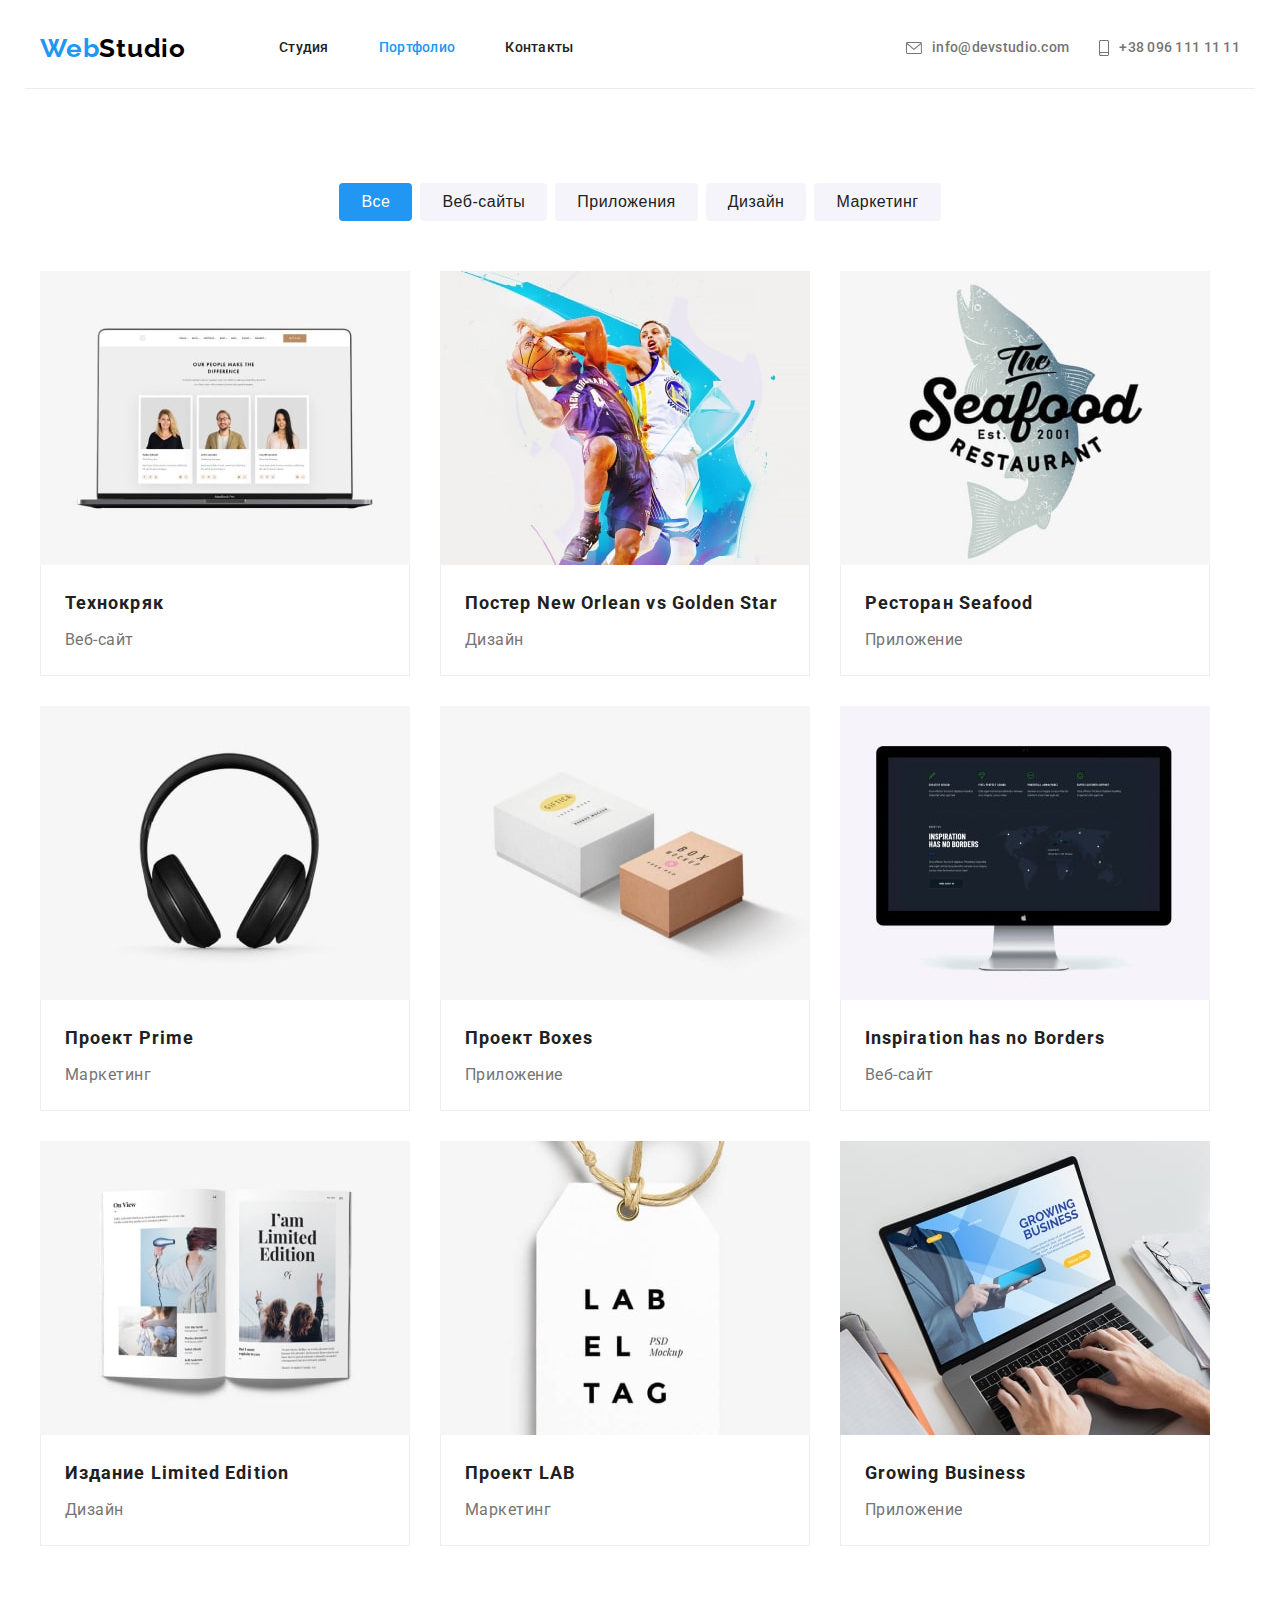
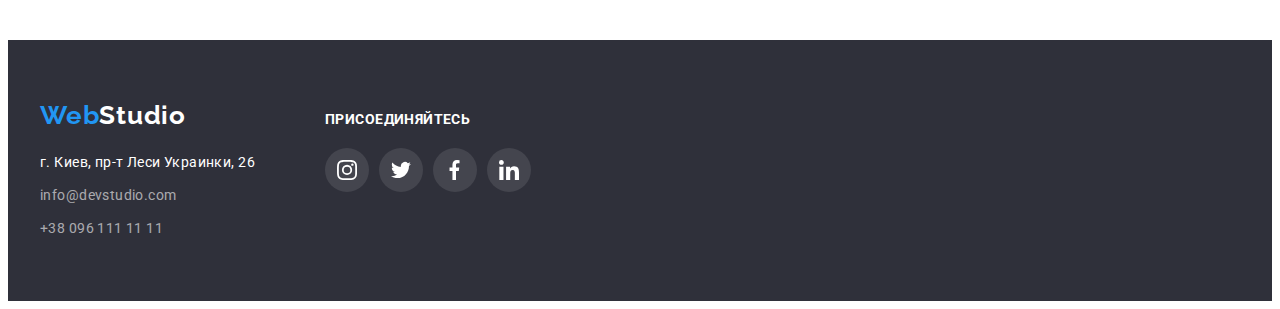
==== portfolio.html @ 844215e6 "goit-markup-hw-05" ====
<!DOCTYPE html>
<html lang="ru">
<head>
    <meta charset="UTF-8">
    <meta http-equiv="X-UA-Compatible" content="IE=edge">
    <meta name="viewport" content="width=device-width, initial-scale=1.0">
    <title>WebStudio</title>
    <link rel="preconnect" href="https://fonts.googleapis.com">
    <link rel="preconnect" href="https://fonts.gstatic.com" crossorigin>
    <link href="https://fonts.googleapis.com/css2?family=Montserrat&family=Raleway:wght@700&family=Roboto:wght@400;500;700;900&display=swap" rel="stylesheet">
    <link rel="stylesheet" 
    href="https://cdnjs.cloudflare.com/ajax/libs/modern-normalize/1.1.0/modern-normalize.min.css" integrity="sha512-wpPYUAdjBVSE4KJnH1VR1HeZfpl1ub8YT/NKx4PuQ5NmX2tKuGu6U/JRp5y+Y8XG2tV+wKQpNHVUX03MfMFn9Q==" 
    crossorigin="anonymous" 
    referrerpolicy="no-referrer" />
    <link rel="stylesheet" href="./css/styles.css">
</head>
<body>
    <header class="header">
        <div class="conteiner">
            <nav class="header-nav">
                <a href="./index.html" class="logo-up link">Web<span class="logo-up-">Studio</span> </a>
                <ul class="header-list list">
                    <li class="header-item"><a href="./index.html" class="header-link link">Студия</a></li>
                    <li class="header-item"><a href="" class="header-link current link">Портфолио</a></li>
                    <li class="header-item"><a href="" class="header-link link">Контакты</a></li>
                </ul>
            </nav>
            <ul class="header-contact list">
                <li class="header-item-mail">
                    <a href="mailto:info@devstudio.com" class="header-mail link">
                        <svg class="icon-mail">
                            <use href="./images/iconsall1.svg#icon-mail"></use>
                        </svg>info@devstudio.com
                    </a>
                </li>
                <li class="header-item-tel">
                    <a href="tel:+380961111111" class="header-tel link">
                        <svg class="icon-smartphone">
                            <use href="./images/iconsall1.svg#icon-smartphone"></use>
                        </svg>+38 096 111 11 11
                    </a>
                </li>
            </ul>
        </div> 
    </header>
    <main>
        <section class="section portfolio">
            <div class="conteiner">
                <h1 class="portfolio-name-novisual">Портфолио</h1>
                <ul class="choice-list list">
                    <li class="choice-item">
                        <button class="choice-btn current" type="button">Все</button>
                    </li>
                    <li class="choice-item">
                        <button class="choice-btn" type="button">Веб-сайты</button>
                    </li>
                    <li class="choice-item">
                        <button class="choice-btn" type="button">Приложения</button>
                    </li>
                    <li class="choice-item">
                        <button class="choice-btn" type="button">Дизайн</button>
                    </li>
                    <li class="choice-item">
                        <button class="choice-btn" type="button">Маркетинг</button>
                    </li>
                </ul>

                <ul class="portfolio-list link list">
                    <li class="portfolio-item">
                        <a class="portfolio-link link" href="">
                            <img class="portfolio-img" src="./images/foto-portf-1.jpg" alt="Фото технокряк" width="370" height="294">
                            <div class="portfolio-site">
                                <h3 class="portfolio-title">Технокряк</h3>
                                <p class="portfolio-text">Веб-сайт</p>
                            </div>
                        </a>
                    </li>
                    <li class="portfolio-item">
                        <a class="portfolio-link link" href="">
                            <img class="portfolio-img" src="./images/foto-portf-2.jpg" alt="Фото технокряк" width="370" height="294">
                            <div class="portfolio-site">
                                <h3 class="portfolio-title">Постер New Orlean vs Golden Star</h3>
                                <p class="portfolio-text">Дизайн</p>
                            </div>
                        </a>
                    </li>
                    <li class="portfolio-item">
                        <a class="portfolio-link link" href="">
                            <img class="portfolio-img" src="./images/foto-portf-4.jpg" alt="Фото технокряк" width="370" height="294">
                            <div class="portfolio-site">
                                <h3 class="portfolio-title">Ресторан Seafood</h3>
                                <p class="portfolio-text">Приложение</p>
                            </div>
                        </a>
                    </li>
                    <li class="portfolio-item">
                        <a class="portfolio-link link" href="">
                            <img class="portfolio-img" src="./images/foto-portf-3.jpg" alt="Фото технокряк" width="370" height="294">
                            <div class="portfolio-site">
                                <h3 class="portfolio-title">Проект Prime</h3>
                                <p class="portfolio-text">Маркетинг</p>
                            </div>
                        </a>
                    </li>
                    <li class="portfolio-item">
                        <a class="portfolio-link link" href="">
                            <img class="portfolio-img" src="./images/foto-portf-5.jpg" alt="Фото технокряк" width="370" height="294">
                            <div class="portfolio-site">
                                <h3 class="portfolio-title">Проект Boxes</h3>
                                <p class="portfolio-text">Приложение</p>
                            </div>
                        </a>
                    </li>
                    <li class="portfolio-item">
                        <a class="portfolio-link link" href="">
                            <img class="portfolio-img" src="./images/foto-portf-6.jpg" alt="Фото технокряк" width="370" height="294">
                            <div class="portfolio-site">
                                <h3 class="portfolio-title">Inspiration has no Borders</h3>
                                <p class="portfolio-text">Веб-сайт</p>
                            </div>
                        </a>
                    </li>
                    <li class="portfolio-item">
                        <a class="portfolio-link link" href="">
                            <img class="portfolio-img" src="./images/foto-portf-7.jpg" alt="Фото технокряк" width="370" height="294">
                            <div class="portfolio-site">
                                <h3 class="portfolio-title">Издание Limited Edition</h3>
                                <p class="portfolio-text">Дизайн</p>
                            </div>
                        </a>
                    </li>
                    <li class="portfolio-item">
                        <a class="portfolio-link link" href="">
                            <img class="portfolio-img" src="./images/foto-portf-8.jpg" alt="Фото технокряк" width="370" height="294">
                            <div class="portfolio-site">
                                <h3 class="portfolio-title">Проект LAB</h3>
                                <p class="portfolio-text">Маркетинг</p>
                            </div>
                        </a>
                    </li>
                    <li class="portfolio-item">
                        <a class="portfolio-link link" href="">
                            <img class="portfolio-img" src="./images/foto-portf-9.jpg" alt="Фото технокряк" width="370" height="294">
                            <div class="portfolio-site">
                                <h3 class="portfolio-title">Growing Business</h3>
                                <p class="portfolio-text">Приложение</p>
                            </div>
                        </a>
                    </li>
                </ul>
            </div>
        </section>
    </main>
    <footer class="footer">
        <div class="conteiner">
            <div class="footer-cont">
                <div class="footer-adres">
                    <a href="./index.html" class="logo-down link">Web<span class="logo-down- link">Studio</span> </a>
                    <address class="footer-adress">
                        <ul class="footer-list list">
                            <li class="footer-item"><a class="footer-map link" href="https://goo.gl/maps/w3MeTp12ANDEHvQ4A" target="_blank" rel="noopener noindex nofollow">г. Киев, пр-т Леси Украинки, 26</a></li> 
                            <li class="footer-item"><a class="footer-mail link" href="mailto:info@devstudio.com">info@devstudio.com</a></li>
                            <li class="footer-item"><a class="footer-tel link" href="tel:+380961111111">+38 096 111 11 11</a></li>
                        </ul>
                    </address>
                </div>
                <div class="footer-join">
                    <h3 class="footer-title">присоединяйтесь</h3>
                    <ul class="footer-soc-list list">
                        <li class="footer-soc-item">
                            <a href="" class="footer-soc-link">
                                <svg class="footer-soc-icon">
                                    <use href="./images/iconsall1.svg#icon-instagram-2"></use>
                                </svg>
                            </a>
                        </li>
                        <li class="footer-soc-item">
                            <a href="" class="footer-soc-link">
                                <svg class="footer-soc-icon">
                                    <use href="./images/iconsall1.svg#icon-twitter-1"></use>
                                </svg>
                            </a>
                        </li>
                        <li class="footer-soc-item">
                            <a href="" class="footer-soc-link">
                                <svg class="footer-soc-icon">
                                    <use href="./images/iconsall1.svg#icon-fecebook"></use>
                                </svg>
                            </a>
                        </li>
                        <li class="footer-soc-item">
                            <a href="" class="footer-soc-link">
                                <svg class="footer-soc-icon">
                                    <use href="./images/iconsall1.svg#icon-linkedin-1"></use>
                                </svg>
                            </a>
                        </li>
                    </ul>
                </div>
            </div>
        </div>
    </footer>
</body>
</html>
---- css/styles.css ----
:root {
    --secondery-text-color: #212121;
    --accent-color: #2196F3;
    --primary-text-color: #757575;
    --primary-white-color: #FFFFFF;
    --icon-primary: #AFB1B8;
}
body {
    font-size: 14px;
    font-family: 'roboto', sans-serif;
    letter-spacing: 0.03em;
    color: var(--primary-text-color);
    background-color: var(--primary-white-color);
}
p, h1, h2, h3, h4, h5 {
    margin: 0;
}
ul {
    margin: 0;
    padding-left: 0;
}
button {
cursor: pointer;
}
.conteiner {
    width: 1200px;
    padding-left: 15px;
    padding-right: 15px;
    margin-left: auto;
    margin-right: auto;
}
.link {
    text-decoration: none;
}
.list {
    list-style: none;
}
.section {
    padding-top: 94px;
    padding-bottom: 94px;
}
.logo-up {
    font-family: 'Raleway';
    font-weight: 700;
    font-size: 26px;
    line-height: 1.19;
    letter-spacing: 0.03em;
    color: var(--accent-color);
    margin-right: 93px;
}
.logo-down {
    font-family: 'Raleway';
    font-weight: 700;
    font-size: 26px;
    line-height: 1.19;
    letter-spacing: 0.03em;
    color: var(--accent-color);
    display: inline-block;
    margin-bottom: 20px;
}
.logo-up- {
    color: #000000;
}
.logo-down- {
    color: #FFFFFF;
}
.header-nav {
display: flex;
align-items: center;
}
.header-item:not(:last-child) {
    margin-right: 50px;
}
.header-link,
.header-mail,
.header-tel {
    font-weight: 500;
    font-size: 14px;
    line-height: 1.14;
    letter-spacing: 0.02em;
    color: var(--secondery-text-color);
    padding: 32px 0;
    display: inline-block;
}
.header-item-mail:not(:last-child) {
    margin-right: 30px;
}
.icon-mail {
    width: 16px;
    height: 12px;
    margin-right: 10px;
    fill: currentColor;
}
.header-mail {
    display: flex;
    align-items: center;
    cursor: pointer;
}
.icon-smartphone {
    width: 10px;
    height: 16px;
    margin-right: 10px;
    fill: currentColor;
}
.header-tel {
    display: flex;
    align-items: center;
    cursor: pointer;
}
.header-item-mail .header-mail:hover,
.header-item-mail .header-mail:focus,
.header-item-tel .header-tel:hover,
.header-item-tel .header-tel:focus {
    color: var(--accent-color);
    fill: currentColor;
}
.header-tel {
    margin-left: auto; 
}
.header .conteiner {
    display: flex;
    align-items: center;
}
.header .conteiner:not(index.html) {
    border-bottom: 1px solid #ECECEC;
}
.header-list {
    display: flex;
    align-items: center;
}
.header-contact {
    display: flex;
    align-items: center;
    margin-left: auto;
}
.header-mail,
.header-tel {
    color: var(--primary-text-color);
}
.hero {
    background-color: #2F303A; 
    background-image: linear-gradient(rgba(47, 48, 58, 0.4), rgba(47, 48, 58, 0.4)), url(../images/header.jpg);
    background-size: cover;
    background-repeat: no-repeat;
    background-position: center;
    max-width: 1600px;
    text-align: center;
    padding: 200px 0;
    margin-left: auto;
    margin-right: auto;
}
.hero-text{
    font-weight: 900;
    font-size: 44px;
    line-height: 1.36;
    letter-spacing: 0.06em;
    text-transform: uppercase;
    color: var(--primary-white-color);
    margin-bottom: 30px;
    width: 696px;
    margin-left: auto;
    margin-right: auto;
}
.hero-btn {
    display: inline-block;
    font-family: inherit;
    font-weight: 700;
    font-size: 16px;
    line-height: 1.88;
    letter-spacing: 0.06em;
    color: var(--primary-white-color);
    background-color: var(--accent-color);
    border-radius: 4px;
    border: none;
    padding: 10px 32px;
}
.hero-btn:hover,
.hero-btn:focus {
    box-shadow: 0px 4px 4px rgba(0, 0, 0, 0.15);
}
.benefits-list {
    display: flex;
}
.benefits-item:not(:last-child) {
    margin-right: 30px;
}
.benefits-item {
    width: 270px;
}
.group {
    width: 70px;
    height: 70px;
}
.group-size {
    height: 120px;
    background: #F5F4FA;
    border-radius: 4px;
    margin-bottom: 30px;
    display: flex;
    align-items: center;
    justify-content: center;
}
.benefits-title, .about-title, .team-title, .our-clients-title {
    font-weight: 700;
    font-size: 36px;
    line-height: 1.17;
    text-align: center;
    letter-spacing: 0.03em;
    color: var(--secondery-text-color);
    margin-bottom: 50px;
}
.about {
    padding-top: 0;
}
.about-list {
    display: flex;
    align-items: center;
}
.about-item + .about-item, .team-item + .team-item {
    margin-left: 30px;
}
.about-img {
    display: block;
}
.benefis-title- {
    font-weight: 700;
    font-size: 14px;
    line-height: 1.14;
    letter-spacing: 0.03em;
    text-transform: uppercase;
    color: var(--secondery-text-color);
    margin-bottom: 10px;
}
.benefits-title-novisual, .portfolio-name-novisual {
    position: absolute;
    white-space: nowrap;
    width: 1px;
    height: 1px;
    overflow: hidden;
    border: 0;
    padding: 0;
    clip: rect(0 0 0 0);
    clip-path: inset(50%);
    margin: -1px;
}
.benefits-text {
    font-weight: 400;
    font-size: 14px;
    line-height: 1.71;
    letter-spacing: 0.03em;
    color: var(--primary-text-color);
}
.team {
    background-color: #F5F4FA;
}
.team-list {
    display: flex;
}
.team-item {
    background-color: var(--primary-white-color);
    box-shadow: 0px 1px 3px rgba(0, 0, 0, 0.12), 0px 1px 1px rgba(0, 0, 0, 0.14), 0px 2px 1px rgba(0, 0, 0, 0.2);
    border-radius: 0px 0px 4px 4px;
}
.team-img {
    display: block;
}
.team-people {
    padding: 30px 32px;
}
.team-name {
    font-weight: 500;
    font-size: 16px;
    line-height: 1.19;
    text-align: center;
    letter-spacing: 0.03em;
    color: var(--secondery-text-color);
    margin-bottom: 10px;
}
.team-position {
    font-weight: 400;
    font-size: 16px;
    line-height: 1.19;
    text-align: center;
    letter-spacing: 0.03em;
    color: var(--primary-text-color);
    margin-bottom: 16px;
}
.team-soc-link {
    width: 44px;
    height: 44px;
    background-color: var(--primary-white-color);
    border-radius: 50%;
    display: flex;
    justify-content: center;
    align-items: center;
}
.team-soc-icon {
    width: 20px;
    height: 20px;
    fill: var(--icon-primary);
}
.team-soc-link:hover, .team-soc-link:focus {
    background-color: var(--accent-color);
}
.team-soc-link:hover .team-soc-icon, .team-soc-link:focus .team-soc-icon {
    fill: var(--primary-white-color);
}
.team-soc-list {
    display: flex;
    justify-content: center;
}
.team-soc-item + .team-soc-item {
    margin-left: 10px;
}
.icon-our-clients {
    width: 172px;
    height: 94px;
    border: 1px solid #AFB1B8;
    box-sizing: border-box;
    border-radius: 4px;
    cursor: pointer;
    fill: var(--icon-primary);
}
.icon-our-clients:hover, 
.icon-our-clients:focus {
    fill: var(--accent-color);
    border: 1px solid var(--accent-color);    
}
.our-clients-item:not(:last-child) {
    margin-right: 30px;
}
.our-clients-list {
    display: flex;
}
.footer {
    background-color: #2F303A;
    padding: 60px 0;
}
.footer-adres {
    margin-right: 70px;
}
.footer-item:not(:last-child) {
    margin-bottom: 9px;
}
.footer-map {
    font-style: normal;
    font-weight: 400;
    font-size: 14px;
    line-height: 1.71;
    letter-spacing: 0.03em;
    color: var(--primary-white-color);
    margin-bottom: 9px;
}
.footer-mail,
.footer-tel {
    font-style: normal;
    font-weight: 400;
    font-size: 14px;
    line-height: 1.71;
    letter-spacing: 0.03em;
    color: rgba(255, 255, 255, 0.6);
    margin-bottom: 9px;
}
.footer-mail:hover, .footer-tel:hover, .header-link:hover, .footer-mail:focus, .footer-tel:focus, .header-link:focus {
    color: var(--accent-color);
}
.footer-soc-icon {
    width: 20px;
    height: 20px;
    fill: var(--primary-white-color);
}
.footer-soc-link {
    width: 44px;
    height: 44px;
    background-color: rgba(255, 255, 255, 0.1);
    border-radius: 50%;
    display: flex;
    justify-content: center;
    align-items: center;
}
.footer-soc-link:hover, .footer-soc-link:focus {
    background-color: var(--accent-color);
}
.footer-soc-list {
    display: flex;
}
.footer-soc-item + .footer-soc-item {
    margin-left: 10px;
}
.footer-title {
    font-weight: 700;
    font-size: 14px;
    line-height: 1.14;
    letter-spacing: 0.03em;
    text-transform: uppercase;
    color: #FFFFFF;
    margin-bottom: 20px;
}
.footer-cont {
    display: flex;
    align-items: baseline;
}
.choice-list {
    display: flex;
    justify-content: center;
    margin-bottom: 50px;
}
.choice-item:not(:last-child) {
    margin-right: 8px;
}
.choice-item:hover,
.choice-item:focus {
    box-shadow: 0px 3px 1px rgba(0, 0, 0, 0.1), 0px 1px 2px rgba(0, 0, 0, 0.08), 0px 2px 2px rgba(0, 0, 0, 0.12);
    border-radius: 4px;
}
.choice-btn {
    font-weight: 500;
    font-size: 16px;
    line-height: 1.63;
    text-align: center;
    letter-spacing: 0.03em;
    color: var(--secondery-text-color);
    background-color: #F5F4FA;
    padding: 6px 22px;
    border: none;
    border-radius: 4px;
}
.choice-btn:hover,
.choice-btn:focus,
.choice-btn.current {
    color: var(--primary-white-color);
    background-color: var(--accent-color)
}
.portfolio-list {
    display: flex;
    flex-wrap: wrap;
}
.portfolio-item:hover {
    box-shadow: 0px 1px 1px rgba(0, 0, 0, 0.12), 0px 4px 4px rgba(0, 0, 0, 0.06), 1px 4px 6px rgba(0, 0, 0, 0.16);
}
.portfolio-item:not(:last-child) {
    margin-right: 30px;
    margin-bottom: 30px;
}
.portfolio-item:nth-child(3n) {
    margin-right: 0px;
}
.portfolio-item:nth-last-child(-n+3) {
    margin-bottom: 0px;
}
.portfolio-site {
    border-right: 1px solid #EEEEEE;
    border-bottom: 1px solid #EEEEEE;
    border-left: 1px solid #EEEEEE;
    padding: 20px 24px 20px 24px;   
}
.portfolio-title {
    font-weight: 700;
    font-size: 18px;
    line-height: 2;
    letter-spacing: 0.06em;
    color: var(--secondery-text-color);
    margin-bottom: 4px;
}
.portfolio-text {
    font-weight: 400;
    font-size: 16px;
    line-height: 1.88;
    letter-spacing: 0.03em;
    color: var(--primary-text-color);
}
.portfolio-img {
    display: block;
}
.current {
    color: var(--accent-color);
}
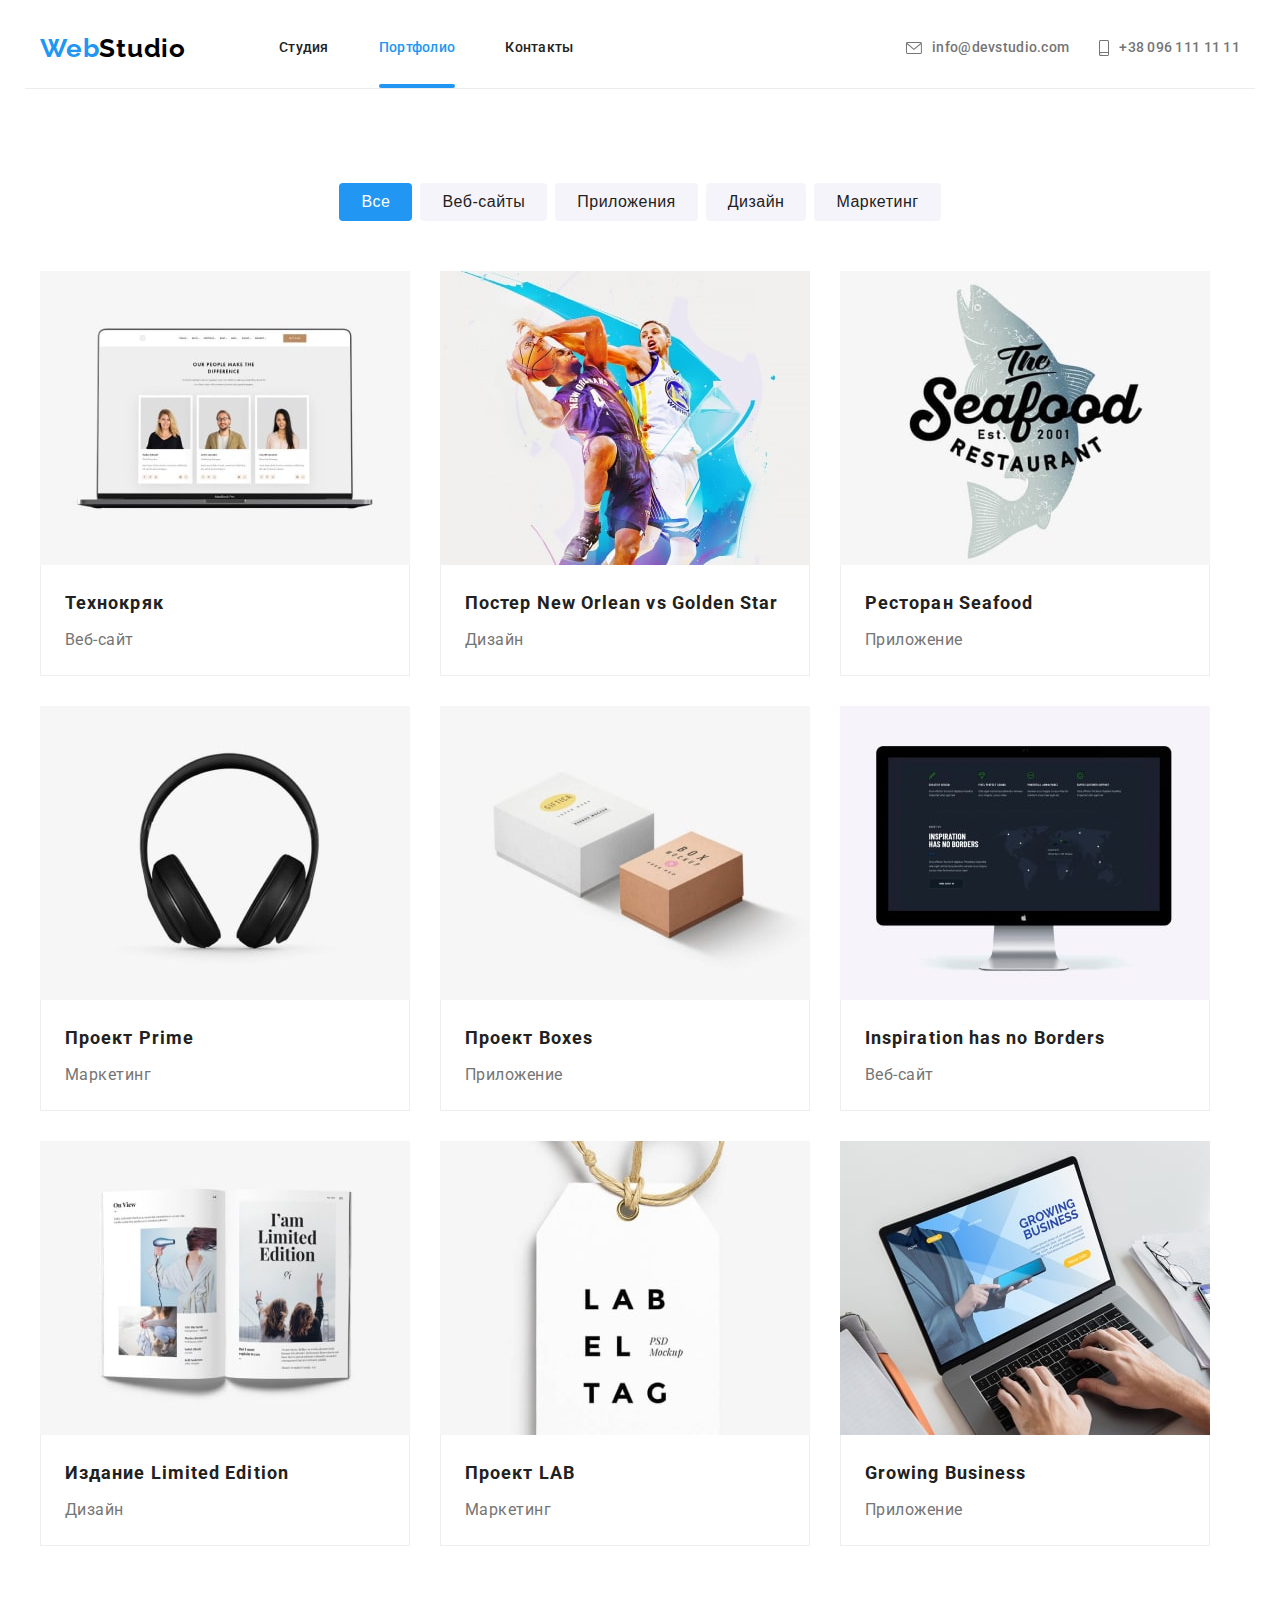
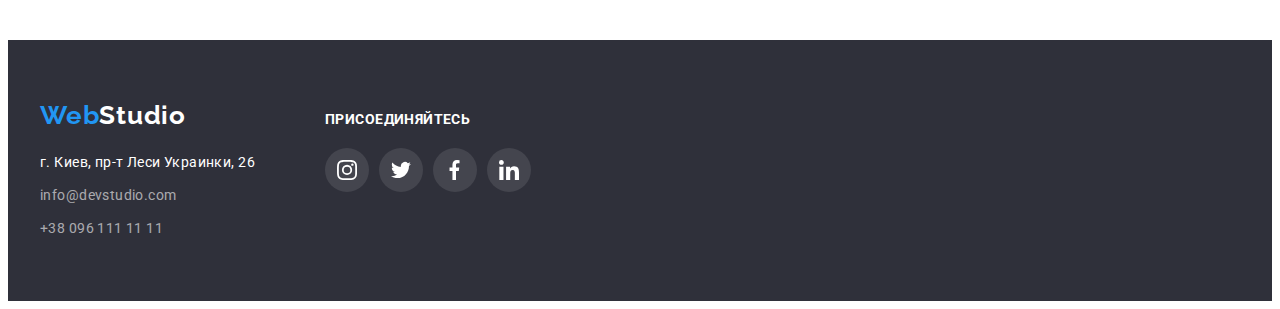
==== commit 02cfd53a: "goit-markup-hw-05" ====
--- a/portfolio.html
+++ b/portfolio.html
@@ -21,7 +21,7 @@
                 <a href="./index.html" class="logo-up link">Web<span class="logo-up-">Studio</span> </a>
                 <ul class="header-list list">
                     <li class="header-item"><a href="./index.html" class="header-link link">Студия</a></li>
-                    <li class="header-item"><a href="" class="header-link current link">Портфолио</a></li>
+                    <li class="header-item"><a href="" class="header-link down-hover current link">Портфолио</a></li>
                     <li class="header-item"><a href="" class="header-link link">Контакты</a></li>
                 </ul>
             </nav>
@@ -68,7 +68,12 @@
                 <ul class="portfolio-list link list">
                     <li class="portfolio-item">
                         <a class="portfolio-link link" href="">
-                            <img class="portfolio-img" src="./images/foto-portf-1.jpg" alt="Фото технокряк" width="370" height="294">
+                            <div class="portfolio-wrap">
+                                <img class="portfolio-img" src="./images/foto-portf-1.jpg" alt="Фото технокряк" width="370" height="294">
+                                <div class="card-background">
+                                    <p class="card-text">Ресурс предлагает комплексные предложения с разным уровнем функционала и сервисов. Все это позволит посетителю получить исчерпывающие сведения о компании или частном лице.</p>
+                                </div>
+                            </div>
                             <div class="portfolio-site">
                                 <h3 class="portfolio-title">Технокряк</h3>
                                 <p class="portfolio-text">Веб-сайт</p>
@@ -77,7 +82,12 @@
                     </li>
                     <li class="portfolio-item">
                         <a class="portfolio-link link" href="">
-                            <img class="portfolio-img" src="./images/foto-portf-2.jpg" alt="Фото технокряк" width="370" height="294">
+                            <div class="portfolio-wrap">
+                                <img class="portfolio-img" src="./images/foto-portf-2.jpg" alt="Фото технокряк" width="370" height="294">
+                                <div class="card-background">
+                                    <p class="card-text">Ресурс предлагает комплексные предложения с разным уровнем функционала и сервисов. Все это позволит посетителю получить исчерпывающие сведения о компании или частном лице.</p>
+                                </div>
+                            </div>
                             <div class="portfolio-site">
                                 <h3 class="portfolio-title">Постер New Orlean vs Golden Star</h3>
                                 <p class="portfolio-text">Дизайн</p>
@@ -86,7 +96,12 @@
                     </li>
                     <li class="portfolio-item">
                         <a class="portfolio-link link" href="">
-                            <img class="portfolio-img" src="./images/foto-portf-4.jpg" alt="Фото технокряк" width="370" height="294">
+                            <div class="portfolio-wrap">
+                                <img class="portfolio-img" src="./images/foto-portf-4.jpg" alt="Фото технокряк" width="370" height="294">
+                                <div class="card-background">
+                                    <p class="card-text">Ресурс предлагает комплексные предложения с разным уровнем функционала и сервисов. Все это позволит посетителю получить исчерпывающие сведения о компании или частном лице.</p>
+                                </div>
+                            </div>
                             <div class="portfolio-site">
                                 <h3 class="portfolio-title">Ресторан Seafood</h3>
                                 <p class="portfolio-text">Приложение</p>
@@ -95,7 +110,12 @@
                     </li>
                     <li class="portfolio-item">
                         <a class="portfolio-link link" href="">
-                            <img class="portfolio-img" src="./images/foto-portf-3.jpg" alt="Фото технокряк" width="370" height="294">
+                            <div class="portfolio-wrap">
+                                <img class="portfolio-img" src="./images/foto-portf-3.jpg" alt="Фото технокряк" width="370" height="294">
+                                <div class="card-background">
+                                    <p class="card-text">Ресурс предлагает комплексные предложения с разным уровнем функционала и сервисов. Все это позволит посетителю получить исчерпывающие сведения о компании или частном лице.</p>
+                                </div>
+                            </div>
                             <div class="portfolio-site">
                                 <h3 class="portfolio-title">Проект Prime</h3>
                                 <p class="portfolio-text">Маркетинг</p>
@@ -104,7 +124,12 @@
                     </li>
                     <li class="portfolio-item">
                         <a class="portfolio-link link" href="">
-                            <img class="portfolio-img" src="./images/foto-portf-5.jpg" alt="Фото технокряк" width="370" height="294">
+                            <div class="portfolio-wrap">
+                                <img class="portfolio-img" src="./images/foto-portf-5.jpg" alt="Фото технокряк" width="370" height="294">
+                                <div class="card-background">
+                                    <p class="card-text">Ресурс предлагает комплексные предложения с разным уровнем функционала и сервисов. Все это позволит посетителю получить исчерпывающие сведения о компании или частном лице.</p>
+                                </div>
+                            </div>
                             <div class="portfolio-site">
                                 <h3 class="portfolio-title">Проект Boxes</h3>
                                 <p class="portfolio-text">Приложение</p>
@@ -113,7 +138,12 @@
                     </li>
                     <li class="portfolio-item">
                         <a class="portfolio-link link" href="">
-                            <img class="portfolio-img" src="./images/foto-portf-6.jpg" alt="Фото технокряк" width="370" height="294">
+                            <div class="portfolio-wrap">
+                                <img class="portfolio-img" src="./images/foto-portf-6.jpg" alt="Фото технокряк" width="370" height="294">
+                                <div class="card-background">
+                                    <p class="card-text">Ресурс предлагает комплексные предложения с разным уровнем функционала и сервисов. Все это позволит посетителю получить исчерпывающие сведения о компании или частном лице.</p>
+                                </div>
+                            </div>
                             <div class="portfolio-site">
                                 <h3 class="portfolio-title">Inspiration has no Borders</h3>
                                 <p class="portfolio-text">Веб-сайт</p>
@@ -122,7 +152,12 @@
                     </li>
                     <li class="portfolio-item">
                         <a class="portfolio-link link" href="">
-                            <img class="portfolio-img" src="./images/foto-portf-7.jpg" alt="Фото технокряк" width="370" height="294">
+                            <div class="portfolio-wrap">
+                                <img class="portfolio-img" src="./images/foto-portf-7.jpg" alt="Фото технокряк" width="370" height="294">
+                                <div class="card-background">
+                                    <p class="card-text">Ресурс предлагает комплексные предложения с разным уровнем функционала и сервисов. Все это позволит посетителю получить исчерпывающие сведения о компании или частном лице.</p>
+                                </div>
+                            </div>
                             <div class="portfolio-site">
                                 <h3 class="portfolio-title">Издание Limited Edition</h3>
                                 <p class="portfolio-text">Дизайн</p>
@@ -131,7 +166,12 @@
                     </li>
                     <li class="portfolio-item">
                         <a class="portfolio-link link" href="">
-                            <img class="portfolio-img" src="./images/foto-portf-8.jpg" alt="Фото технокряк" width="370" height="294">
+                            <div class="portfolio-wrap">
+                                <img class="portfolio-img" src="./images/foto-portf-8.jpg" alt="Фото технокряк" width="370" height="294">
+                                <div class="card-background">
+                                    <p class="card-text">Ресурс предлагает комплексные предложения с разным уровнем функционала и сервисов. Все это позволит посетителю получить исчерпывающие сведения о компании или частном лице.</p>
+                                </div>
+                            </div>
                             <div class="portfolio-site">
                                 <h3 class="portfolio-title">Проект LAB</h3>
                                 <p class="portfolio-text">Маркетинг</p>
@@ -140,7 +180,12 @@
                     </li>
                     <li class="portfolio-item">
                         <a class="portfolio-link link" href="">
-                            <img class="portfolio-img" src="./images/foto-portf-9.jpg" alt="Фото технокряк" width="370" height="294">
+                            <div class="portfolio-wrap">
+                                <img class="portfolio-img" src="./images/foto-portf-9.jpg" alt="Фото технокряк" width="370" height="294">
+                                <div class="card-background">
+                                    <p class="card-text">Ресурс предлагает комплексные предложения с разным уровнем функционала и сервисов. Все это позволит посетителю получить исчерпывающие сведения о компании или частном лице.</p>
+                                </div>
+                            </div>
                             <div class="portfolio-site">
                                 <h3 class="portfolio-title">Growing Business</h3>
                                 <p class="portfolio-text">Приложение</p>
--- a/css/styles.css
+++ b/css/styles.css
@@ -4,6 +4,7 @@
     --primary-text-color: #757575;
     --primary-white-color: #FFFFFF;
     --icon-primary: #AFB1B8;
+    --timing-anim: 250ms cubic-bezier(0.4, 0, 0.2, 1);
 }
 body {
     font-size: 14px;
@@ -71,7 +72,6 @@
 .header-item:not(:last-child) {
     margin-right: 50px;
 }
-.header-link,
 .header-mail,
 .header-tel {
     font-weight: 500;
@@ -81,6 +81,31 @@
     color: var(--secondery-text-color);
     padding: 32px 0;
     display: inline-block;
+    transition: color var(--timing-anim);
+}
+.header-link {
+    font-weight: 500;
+    font-size: 14px;
+    line-height: 1.14;
+    letter-spacing: 0.02em;
+    color: var(--secondery-text-color);
+    padding: 32px 0;
+    display: inline-block;
+}
+.down-hover {
+    transition: color var(--timing-anim);
+    position: relative;
+}
+.down-hover::after {
+    content: "";
+    display: block;
+    width: 100%;
+    height: 4px;
+    border-radius: 2px;
+    background: #2196F3;
+    position: absolute;
+    left: 0;
+    bottom: 0;
 }
 .header-item-mail:not(:last-child) {
     margin-right: 30px;
@@ -219,8 +244,28 @@
 .about-item + .about-item, .team-item + .team-item {
     margin-left: 30px;
 }
+.about-item {
+    position: relative;
+}
 .about-img {
     display: block;
+}
+.about-background {
+    position: absolute;
+    bottom: 0;
+    width: 370px;
+    height: 70px;
+    background: rgba(47, 48, 58, 0.8);
+}
+.about-text {
+    font-weight: 700;
+    font-size: 14px;
+    line-height: 1.14;
+    letter-spacing: 0.03em;
+    text-transform: uppercase;
+    color: var(--primary-white-color);
+    text-align: center;
+    padding: 27px 0px;
 }
 .benefis-title- {
     font-weight: 700;
@@ -293,11 +338,13 @@
     display: flex;
     justify-content: center;
     align-items: center;
+    transition: background-color var(--timing-anim);
 }
 .team-soc-icon {
     width: 20px;
     height: 20px;
     fill: var(--icon-primary);
+    transition: fill var(--timing-anim);
 }
 .team-soc-link:hover, .team-soc-link:focus {
     background-color: var(--accent-color);
@@ -320,6 +367,7 @@
     border-radius: 4px;
     cursor: pointer;
     fill: var(--icon-primary);
+    transition: fill var(--timing-anim), border var(--timing-anim);
 }
 .icon-our-clients:hover, 
 .icon-our-clients:focus {
@@ -360,8 +408,9 @@
     letter-spacing: 0.03em;
     color: rgba(255, 255, 255, 0.6);
     margin-bottom: 9px;
-}
-.footer-mail:hover, .footer-tel:hover, .header-link:hover, .footer-mail:focus, .footer-tel:focus, .header-link:focus {
+    transition: color var(--timing-anim);
+}
+.footer-mail:hover, .footer-tel:hover, .header-link:hover, .footer-mail:focus, .footer-tel:focus, .header-link:focus, .header-link:hover,.header-link:focus {
     color: var(--accent-color);
 }
 .footer-soc-icon {
@@ -377,6 +426,7 @@
     display: flex;
     justify-content: center;
     align-items: center;
+    transition: background-color var(--timing-anim);
 }
 .footer-soc-link:hover, .footer-soc-link:focus {
     background-color: var(--accent-color);
@@ -404,6 +454,9 @@
     display: flex;
     justify-content: center;
     margin-bottom: 50px;
+}
+.choice-item {
+    transition: box-shadow var(--timing-anim);
 }
 .choice-item:not(:last-child) {
     margin-right: 8px;
@@ -424,6 +477,7 @@
     padding: 6px 22px;
     border: none;
     border-radius: 4px;
+    transition: background-color var(--timing-anim), color var(--timing-anim);
 }
 .choice-btn:hover,
 .choice-btn:focus,
@@ -435,6 +489,9 @@
     display: flex;
     flex-wrap: wrap;
 }
+.portfolio-item {
+    transition: box-shadow var(--timing-anim);
+}
 .portfolio-item:hover {
     box-shadow: 0px 1px 1px rgba(0, 0, 0, 0.12), 0px 4px 4px rgba(0, 0, 0, 0.06), 1px 4px 6px rgba(0, 0, 0, 0.16);
 }
@@ -447,6 +504,30 @@
 }
 .portfolio-item:nth-last-child(-n+3) {
     margin-bottom: 0px;
+}
+.portfolio-wrap {
+    position: relative;
+    overflow: hidden;
+}
+.card-background {
+    width: 370px;
+    height: 100%;
+    background: rgba(33, 150, 243, 0.9);
+    position: absolute;
+    top: 0;
+    transform: translateY(100%);
+    transition: var(--timing-anim);
+}
+.card-text {
+    font-weight: 400;
+    font-size: 18px;
+    line-height: 1.56;
+    letter-spacing: 0.03em;
+    color: #FFFFFF;
+    padding: 63px 24px;
+}
+.portfolio-link:hover .card-background {
+    transform: translateY(0%);
 }
 .portfolio-site {
     border-right: 1px solid #EEEEEE;
@@ -475,3 +556,41 @@
 .current {
     color: var(--accent-color);
 }
+.backdrop {
+    position: fixed;
+    width: 100%;
+    height: 100%;
+    top: 0;
+    background-color: rgba(0, 0, 0, 0.1);
+    transition: var(--timing-anim);
+}
+.modal {
+    width: 528px;
+    min-height: 581px;
+    border-radius: 4px;
+    background-color: var(--primary-white-color);
+    position: absolute;
+    top: 50%;
+    left: 50%;
+    transform: translate(-50%, -50%);
+}
+.button-close {
+    padding: 0;
+    border: none;
+    width: 30px;
+    height: 30px;
+    background-color: var(--primary-white-color);
+    position: absolute;
+    top: 8px;
+    right: 8px;
+}
+.icon-close {
+    width: 30px;
+    height: 30px;
+    stroke: rgba(0, 0, 0, 0.1)
+}
+.is-hidden {
+    opacity: 0;
+    pointer-events: none;
+    visibility: hidden;
+}